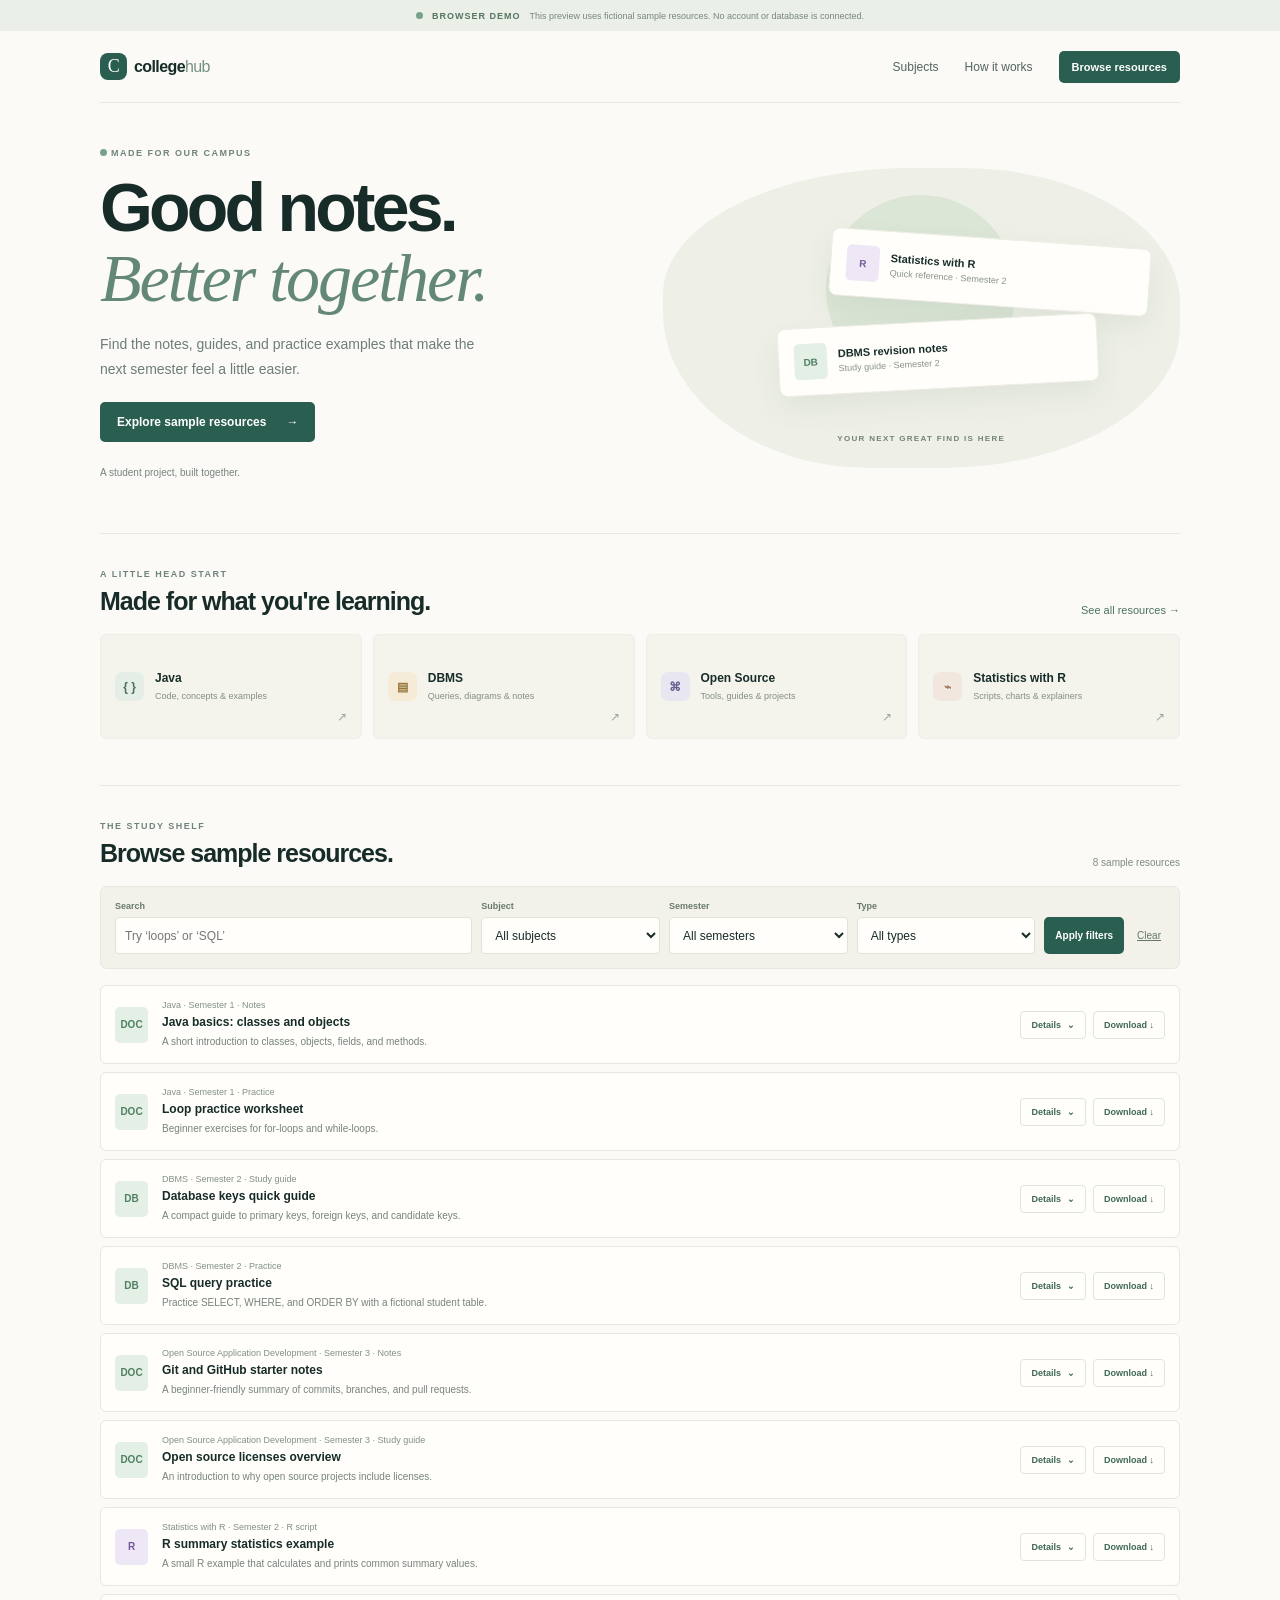
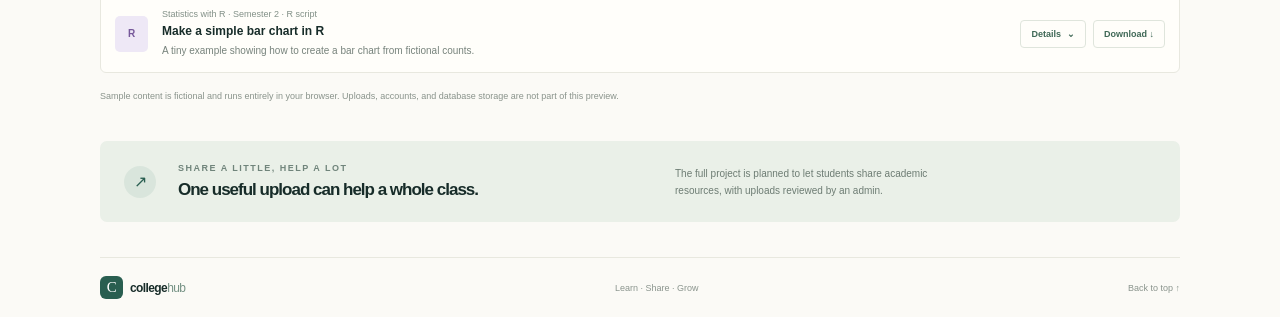
==== docs/index.html @ 4dd542a7 "Initial CollegeHub project" ====
<!doctype html>
<html lang="en">
<head>
  <meta charset="utf-8">
  <meta name="viewport" content="width=device-width, initial-scale=1">
  <meta name="description" content="A browser-ready preview of the College Hub resource sharing project.">
  <title>College Hub — Share what helps you learn</title>
  <link rel="stylesheet" href="styles.css">
  <script src="app.js" defer></script>
</head>
<body>
  <div class="demo-bar"><span class="live-dot"></span> BROWSER DEMO <span>This preview uses fictional sample resources. No account or database is connected.</span></div>
  <header class="topbar">
    <a class="brand" href="#top" aria-label="College Hub home"><span class="brand-mark">C</span>college<span class="brand-light">hub</span></a>
    <nav aria-label="Main navigation"><a href="#subjects">Subjects</a><a href="#how">How it works</a><a class="button button-small" href="#resources">Browse resources</a></nav>
  </header>

  <main id="top">
    <section class="hero">
      <div>
        <p class="eyebrow"><span class="live-dot"></span> MADE FOR OUR CAMPUS</p>
        <h1>Good notes.<br><em>Better together.</em></h1>
        <p class="intro">Find the notes, guides, and practice examples that make the next semester feel a little easier.</p>
        <a class="button" href="#resources">Explore sample resources <span aria-hidden="true">→</span></a>
        <p class="student-note">A student project, built together.</p>
      </div>
      <div class="hero-art" aria-label="Preview of study resources">
        <div class="sun"></div>
        <div class="floating-card back"><span class="file-icon purple">R</span><span><b>Statistics with R</b><small>Quick reference · Semester 2</small></span></div>
        <div class="floating-card front"><span class="file-icon green">DB</span><span><b>DBMS revision notes</b><small>Study guide · Semester 2</small></span></div>
        <span class="art-label">YOUR NEXT GREAT FIND IS HERE</span>
      </div>
    </section>

    <section class="section" id="subjects">
      <div class="section-heading"><div><p class="eyebrow">A LITTLE HEAD START</p><h2>Made for what you're learning.</h2></div><a class="text-link" href="#resources">See all resources →</a></div>
      <div class="subject-grid">
        <a class="subject-card" href="#resources" data-subject-link="Java"><span class="subject-icon">{ }</span><span><b>Java</b><small>Code, concepts &amp; examples</small></span><span class="arrow">↗</span></a>
        <a class="subject-card" href="#resources" data-subject-link="DBMS"><span class="subject-icon gold">▤</span><span><b>DBMS</b><small>Queries, diagrams &amp; notes</small></span><span class="arrow">↗</span></a>
        <a class="subject-card" href="#resources" data-subject-link="Open Source Application Development"><span class="subject-icon violet">⌘</span><span><b>Open Source</b><small>Tools, guides &amp; projects</small></span><span class="arrow">↗</span></a>
        <a class="subject-card" href="#resources" data-subject-link="Statistics with R"><span class="subject-icon peach">⌁</span><span><b>Statistics with R</b><small>Scripts, charts &amp; explainers</small></span><span class="arrow">↗</span></a>
      </div>
    </section>

    <section class="section resource-section" id="resources">
      <div class="section-heading"><div><p class="eyebrow">THE STUDY SHELF</p><h2>Browse sample resources.</h2></div><span class="count" id="result-count" aria-live="polite"></span></div>
      <form class="filters" id="filter-form">
        <label class="search-label">Search<input id="search" type="search" placeholder="Try ‘loops’ or ‘SQL’"></label>
        <label>Subject<select id="subject-filter"><option value="">All subjects</option></select></label>
        <label>Semester<select id="semester-filter"><option value="">All semesters</option></select></label>
        <label>Type<select id="type-filter"><option value="">All types</option></select></label>
        <button class="button filter-button" type="submit">Apply filters</button>
        <button class="clear-button" id="clear-filters" type="button">Clear</button>
      </form>
      <div class="resource-list" id="resource-list" aria-live="polite"></div>
      <p class="demo-note">Sample content is fictional and runs entirely in your browser. Uploads, accounts, and database storage are not part of this preview.</p>
    </section>

    <section class="how" id="how"><span class="how-icon">↗</span><div><p class="eyebrow">SHARE A LITTLE, HELP A LOT</p><h2>One useful upload can help a whole class.</h2></div><p>The full project is planned to let students share academic resources, with uploads reviewed by an admin.</p></section>
  </main>
  <footer><a class="brand" href="#top"><span class="brand-mark">C</span>college<span class="brand-light">hub</span></a><span>Learn · Share · Grow</span><a href="#top">Back to top ↑</a></footer>
</body>
</html>
---- docs/styles.css ----
:root{--ink:#172c29;--muted:#6d7d77;--green:#295e50;--paper:#fbfaf6;--line:#e8e8df;--serif:Georgia,'Times New Roman',serif;--sans:'DM Sans',Arial,sans-serif}
*{box-sizing:border-box}html{scroll-behavior:smooth;scroll-padding-top:24px}body{margin:0;background:var(--paper);color:var(--ink);font-family:var(--sans);-webkit-font-smoothing:antialiased}a{color:inherit;text-decoration:none}.demo-bar{min-height:31px;display:flex;justify-content:center;align-items:center;gap:9px;padding:6px 18px;background:#eaf0e8;color:#577362;font-size:9px;font-weight:700;letter-spacing:1px}.demo-bar>span:last-child{font-weight:400;letter-spacing:0;color:#78867d}.live-dot{width:7px;height:7px;background:#77a28a;border-radius:50%;display:inline-block}.topbar,main,footer{width:min(1080px,calc(100% - 48px));margin-inline:auto}.topbar{height:72px;display:flex;justify-content:space-between;align-items:center;border-bottom:1px solid var(--line)}.brand{display:inline-flex;align-items:center;gap:7px;font-size:16px;font-weight:800;letter-spacing:-.6px}.brand-mark{width:27px;height:27px;display:grid;place-items:center;background:var(--green);color:#fff;border-radius:8px;font-family:var(--serif);font-size:18px;font-weight:400}.brand-light{margin-left:-7px;color:#749184;font-weight:500}nav{display:flex;align-items:center;gap:26px}nav>a:not(.button){font-size:12px;color:#53645e}.button{display:inline-flex;align-items:center;gap:20px;padding:13px 17px;background:var(--green);border:0;border-radius:5px;color:#fff;font:600 12px var(--sans);cursor:pointer;transition:background .18s,transform .18s}.button:hover{background:#1e493e;transform:translateY(-1px)}.button-small{padding:10px 13px;gap:0;font-size:11px}.hero{min-height:430px;display:grid;grid-template-columns:1fr 1fr;align-items:center;gap:45px;padding:45px 0}.eyebrow{margin:0 0 14px;font-size:9px;font-weight:700;letter-spacing:1.5px;color:#70847b}.hero h1{margin:0;font-size:clamp(48px,6vw,68px);line-height:1.03;letter-spacing:-3.8px;font-weight:600}.hero h1 em{font-family:var(--serif);font-weight:400;color:#648876;letter-spacing:-2px}.intro{max-width:400px;margin:19px 0 21px;color:var(--muted);font-size:14px;line-height:1.75}.student-note{margin-top:25px;color:#78847e;font-size:10px}.hero-art{height:300px;position:relative;display:flex;align-items:center;justify-content:center;background:#eef0e7;border-radius:48% 42% 46% 40% / 42% 45% 47% 52%;overflow:hidden}.sun{position:absolute;width:190px;height:190px;top:27px;background:#dce6d7;border-radius:50%}.floating-card{position:absolute;z-index:1;display:flex;align-items:center;gap:11px;width:min(320px,82%);padding:15px;background:#fffefa;border:1px solid #efeee6;border-radius:8px;box-shadow:0 12px 28px #344d3b13}.floating-card b{display:block;font-size:11px}.floating-card small{display:block;margin-top:4px;color:#89918a;font-size:9px}.back{top:70px;left:calc(50% - 91px);transform:rotate(4deg)}.front{top:153px;left:calc(50% - 143px);transform:rotate(-3deg)}.file-icon{width:33px;height:36px;flex:none;display:grid;place-items:center;border-radius:5px;font-size:10px;font-weight:700}.purple{background:#eee8f6;color:#76589a}.green{background:#e4efe6;color:#4f8062}.art-label{position:absolute;bottom:25px;color:#728176;font-size:8px;font-weight:700;letter-spacing:1.3px}.section{padding:35px 0 46px;border-top:1px solid var(--line)}.section-heading{display:flex;justify-content:space-between;align-items:end;margin-bottom:18px}.section-heading .eyebrow{margin-bottom:8px}.section-heading h2,.how h2{margin:0;font-size:25px;font-weight:600;letter-spacing:-1px}.text-link{color:#4c725d;font-size:11px}.subject-grid{display:grid;grid-template-columns:repeat(4,1fr);gap:11px}.subject-card{min-height:105px;padding:14px;display:flex;align-items:center;gap:11px;background:#f4f4ed;border:1px solid #eeeee5;border-radius:6px;transition:transform .18s,border-color .18s}.subject-card:hover,.subject-card:focus-visible{transform:translateY(-2px);border-color:#c8d8cb;outline:none}.subject-card b{display:block;font-size:12px}.subject-card small{display:block;margin-top:5px;color:#858d86;font-size:9px;line-height:1.4}.subject-icon{width:29px;height:29px;flex:none;display:grid;place-items:center;border-radius:7px;background:#e4eee6;color:#47715e;font-size:12px;font-weight:700}.subject-icon.gold{background:#f5ebd7;color:#967539}.subject-icon.violet{background:#e8e7f1;color:#665f90}.subject-icon.peach{background:#f2e7df;color:#a37254}.arrow{align-self:flex-end;margin-left:auto;color:#9ba69d;font-size:12px}.resource-section{padding-bottom:38px}.count{color:#7e8a81;font-size:10px}.filters{display:grid;grid-template-columns:minmax(170px,2fr) repeat(3,minmax(115px,1fr)) auto auto;align-items:end;gap:9px;padding:14px;background:#f2f2eb;border:1px solid var(--line);border-radius:7px}.filters label{display:grid;gap:6px;color:#68796f;font-size:9px;font-weight:700}.filters input,.filters select{width:100%;height:37px;padding:0 9px;border:1px solid #e1e3d9;border-radius:4px;background:#fffefa;color:var(--ink);font:12px var(--sans)}.filters input:focus,.filters select:focus{outline:2px solid #8ba998;outline-offset:1px}.filter-button{height:37px;padding:0 11px;white-space:nowrap;font-size:10px}.clear-button{height:37px;padding:0 4px;border:0;background:transparent;color:#64766c;font:10px var(--sans);text-decoration:underline;cursor:pointer}.resource-list{display:grid;gap:8px;margin-top:16px}.resource-card-row{display:grid;grid-template-columns:34px 1fr auto;align-items:center;gap:13px;padding:14px;background:#fffefa;border:1px solid var(--line);border-radius:6px}.resource-meta{margin:0 0 5px;color:#829087;font-size:9px}.resource-card-row h3{margin:0;font-size:12px;font-weight:600}.resource-description{margin:5px 0 0;color:#77837c;font-size:10px;line-height:1.5}.resource-actions{display:flex;align-items:center;gap:7px}.outline-button,.download-link{display:inline-flex;align-items:center;justify-content:center;gap:6px;padding:8px 10px;border:1px solid #dfe5dc;border-radius:4px;background:transparent;color:#3f6856;font:600 9px var(--sans);cursor:pointer}.outline-button:hover,.download-link:hover{background:#eef3ed}.resource-details{grid-column:2/4;padding:12px;margin-top:0;background:#f5f5ef;border-radius:4px;color:#68796f;font-size:10px;line-height:1.7;white-space:pre-wrap}.resource-details summary{color:#3f6856;cursor:pointer;font-weight:600;white-space:normal}.empty-state{padding:30px;text-align:center;border:1px dashed #d9dfd5;border-radius:7px;color:var(--muted);font-size:11px}.demo-note{margin:16px 0 0;color:#89938b;font-size:9px;line-height:1.6}.how{display:grid;grid-template-columns:38px 1fr 1fr;align-items:center;gap:16px;padding:22px 24px;margin:0 0 35px;background:#eaf0e8;border-radius:7px}.how-icon{width:32px;height:32px;display:grid;place-items:center;background:#d9e5dc;color:var(--green);border-radius:50%}.how .eyebrow{margin-bottom:7px}.how h2{font-size:17px}.how>p{max-width:300px;margin:0;color:#6d7c73;font-size:10px;line-height:1.7}footer{min-height:60px;display:flex;align-items:center;justify-content:space-between;border-top:1px solid var(--line);color:#8a948d;font-size:9px}footer .brand{font-size:12px;color:var(--ink)}footer .brand-mark{width:23px;height:23px;font-size:15px;border-radius:6px}
@media(max-width:820px){.subject-grid{grid-template-columns:repeat(2,1fr)}.filters{grid-template-columns:repeat(3,minmax(105px,1fr))}.search-label{grid-column:span 2}.hero{gap:25px}.hero h1{font-size:54px}}
@media(max-width:560px){.demo-bar{font-size:8px;flex-wrap:wrap}.demo-bar>span:last-child{flex-basis:100%;text-align:center}.topbar,main,footer{width:calc(100% - 32px)}.topbar{height:62px}nav{gap:13px}nav>a:not(.button){font-size:10px}.button-small{padding:9px;font-size:9px}.hero{grid-template-columns:1fr;padding:37px 0 28px}.hero h1{font-size:53px}.hero-art{height:260px}.section{padding:28px 0 36px}.section-heading h2{font-size:21px}.text-link{font-size:9px}.subject-grid{gap:8px}.subject-card{min-height:91px;padding:10px;gap:8px}.subject-card small{font-size:8px}.filters{grid-template-columns:1fr 1fr}.search-label{grid-column:span 2}.filter-button{grid-column:span 1}.resource-card-row{grid-template-columns:30px 1fr;gap:9px}.resource-card-row .file-icon{width:29px;height:31px}.resource-info{min-width:0}.resource-actions{grid-column:2;justify-content:flex-start}.resource-details{grid-column:1/3}.how{grid-template-columns:32px 1fr;padding:18px 14px;gap:10px}.how>p{grid-column:2}.how h2{font-size:16px}footer{gap:8px;flex-wrap:wrap;padding:14px 0}footer>span{display:none}}
@media(prefers-reduced-motion:reduce){html{scroll-behavior:auto}*,*:before,*:after{transition:none!important}}
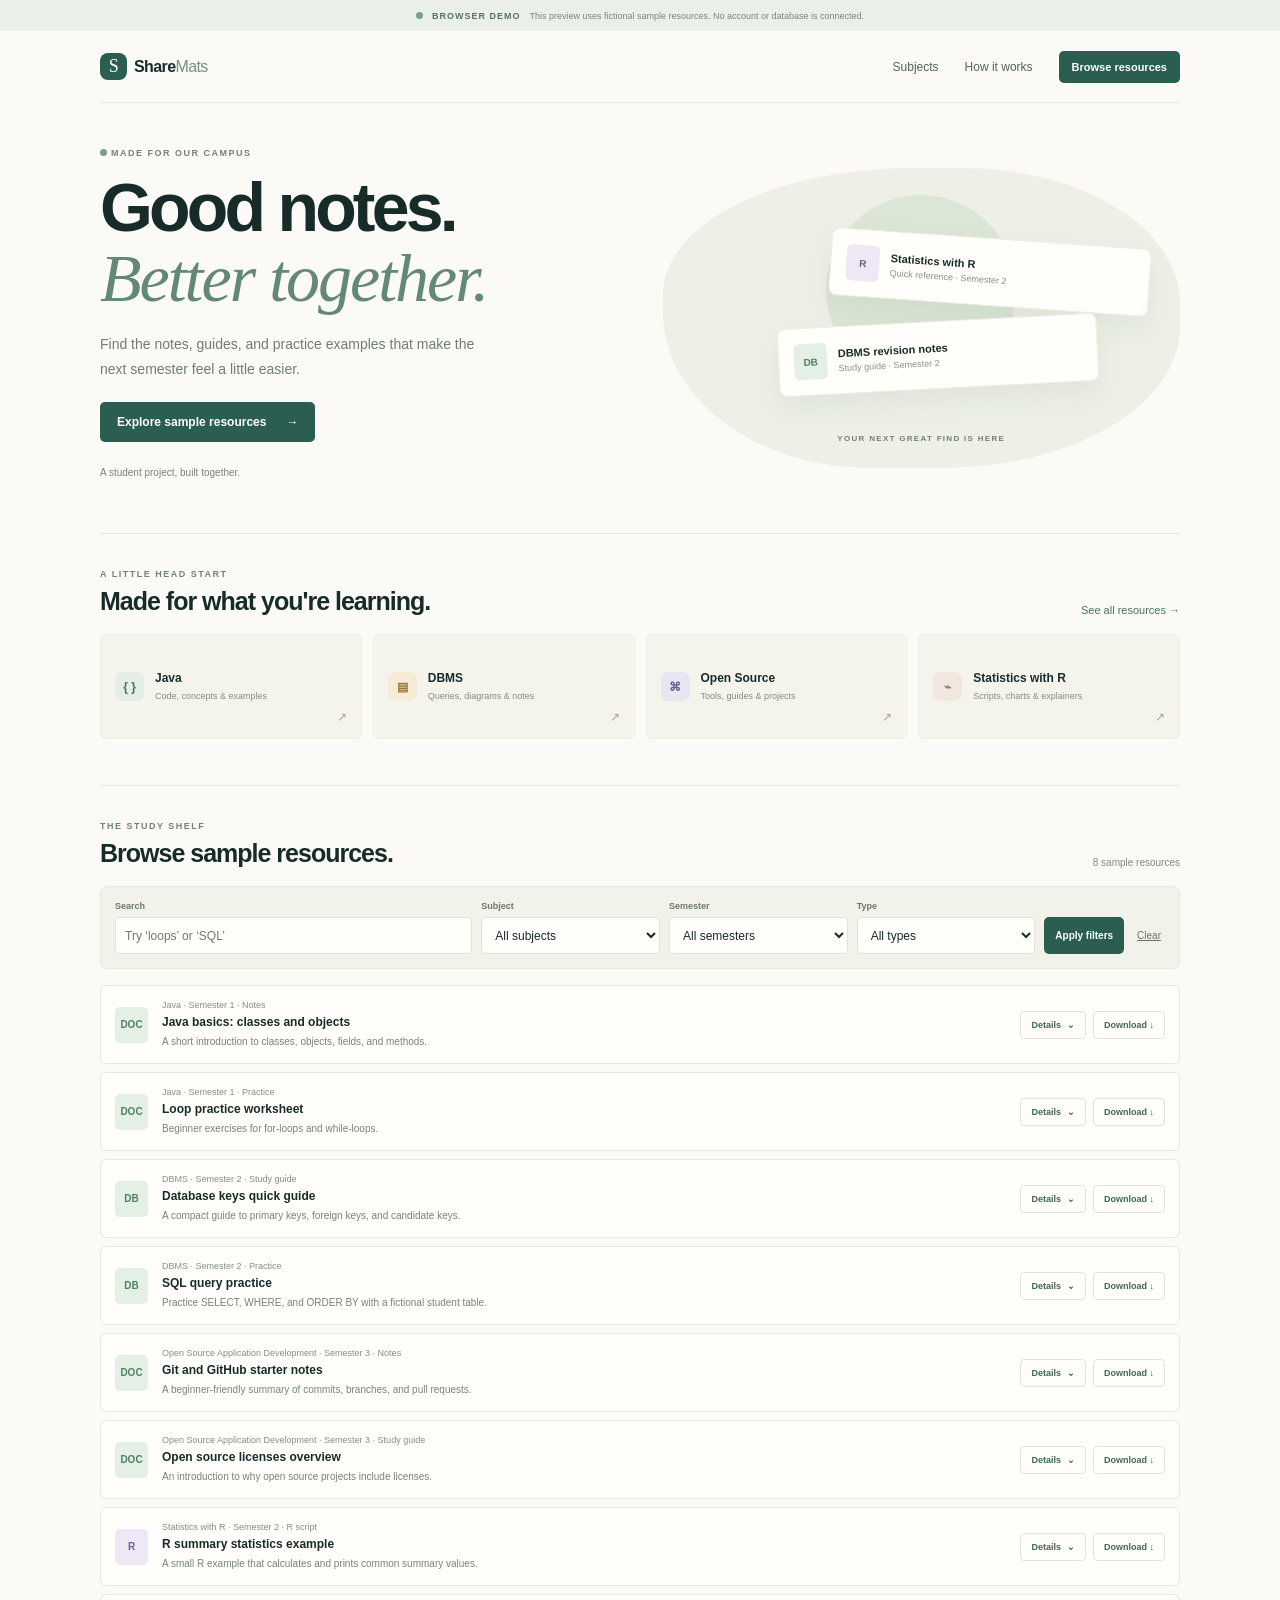
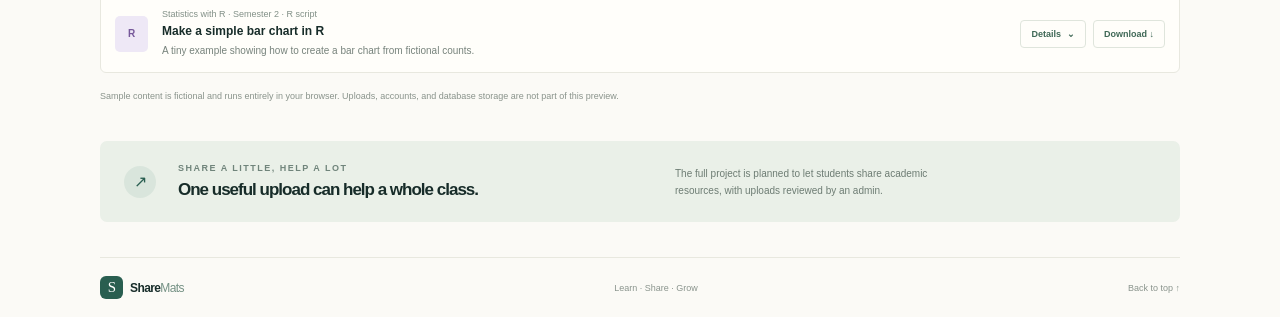
==== commit 2158041a: "docs: rename product branding to ShareMats" ====
--- a/docs/index.html
+++ b/docs/index.html
@@ -3,15 +3,15 @@
 <head>
   <meta charset="utf-8">
   <meta name="viewport" content="width=device-width, initial-scale=1">
-  <meta name="description" content="A browser-ready preview of the College Hub resource sharing project.">
-  <title>College Hub — Share what helps you learn</title>
+  <meta name="description" content="A browser-ready preview of the ShareMats resource sharing project.">
+  <title>ShareMats — Share what helps you learn</title>
   <link rel="stylesheet" href="styles.css">
   <script src="app.js" defer></script>
 </head>
 <body>
   <div class="demo-bar"><span class="live-dot"></span> BROWSER DEMO <span>This preview uses fictional sample resources. No account or database is connected.</span></div>
   <header class="topbar">
-    <a class="brand" href="#top" aria-label="College Hub home"><span class="brand-mark">C</span>college<span class="brand-light">hub</span></a>
+    <a class="brand" href="#top" aria-label="ShareMats home"><span class="brand-mark">S</span>Share<span class="brand-light">Mats</span></a>
     <nav aria-label="Main navigation"><a href="#subjects">Subjects</a><a href="#how">How it works</a><a class="button button-small" href="#resources">Browse resources</a></nav>
   </header>
 
@@ -58,6 +58,6 @@
 
     <section class="how" id="how"><span class="how-icon">↗</span><div><p class="eyebrow">SHARE A LITTLE, HELP A LOT</p><h2>One useful upload can help a whole class.</h2></div><p>The full project is planned to let students share academic resources, with uploads reviewed by an admin.</p></section>
   </main>
-  <footer><a class="brand" href="#top"><span class="brand-mark">C</span>college<span class="brand-light">hub</span></a><span>Learn · Share · Grow</span><a href="#top">Back to top ↑</a></footer>
+  <footer><a class="brand" href="#top" aria-label="ShareMats home"><span class="brand-mark">S</span>Share<span class="brand-light">Mats</span></a><span>Learn · Share · Grow</span><a href="#top">Back to top ↑</a></footer>
 </body>
 </html>
